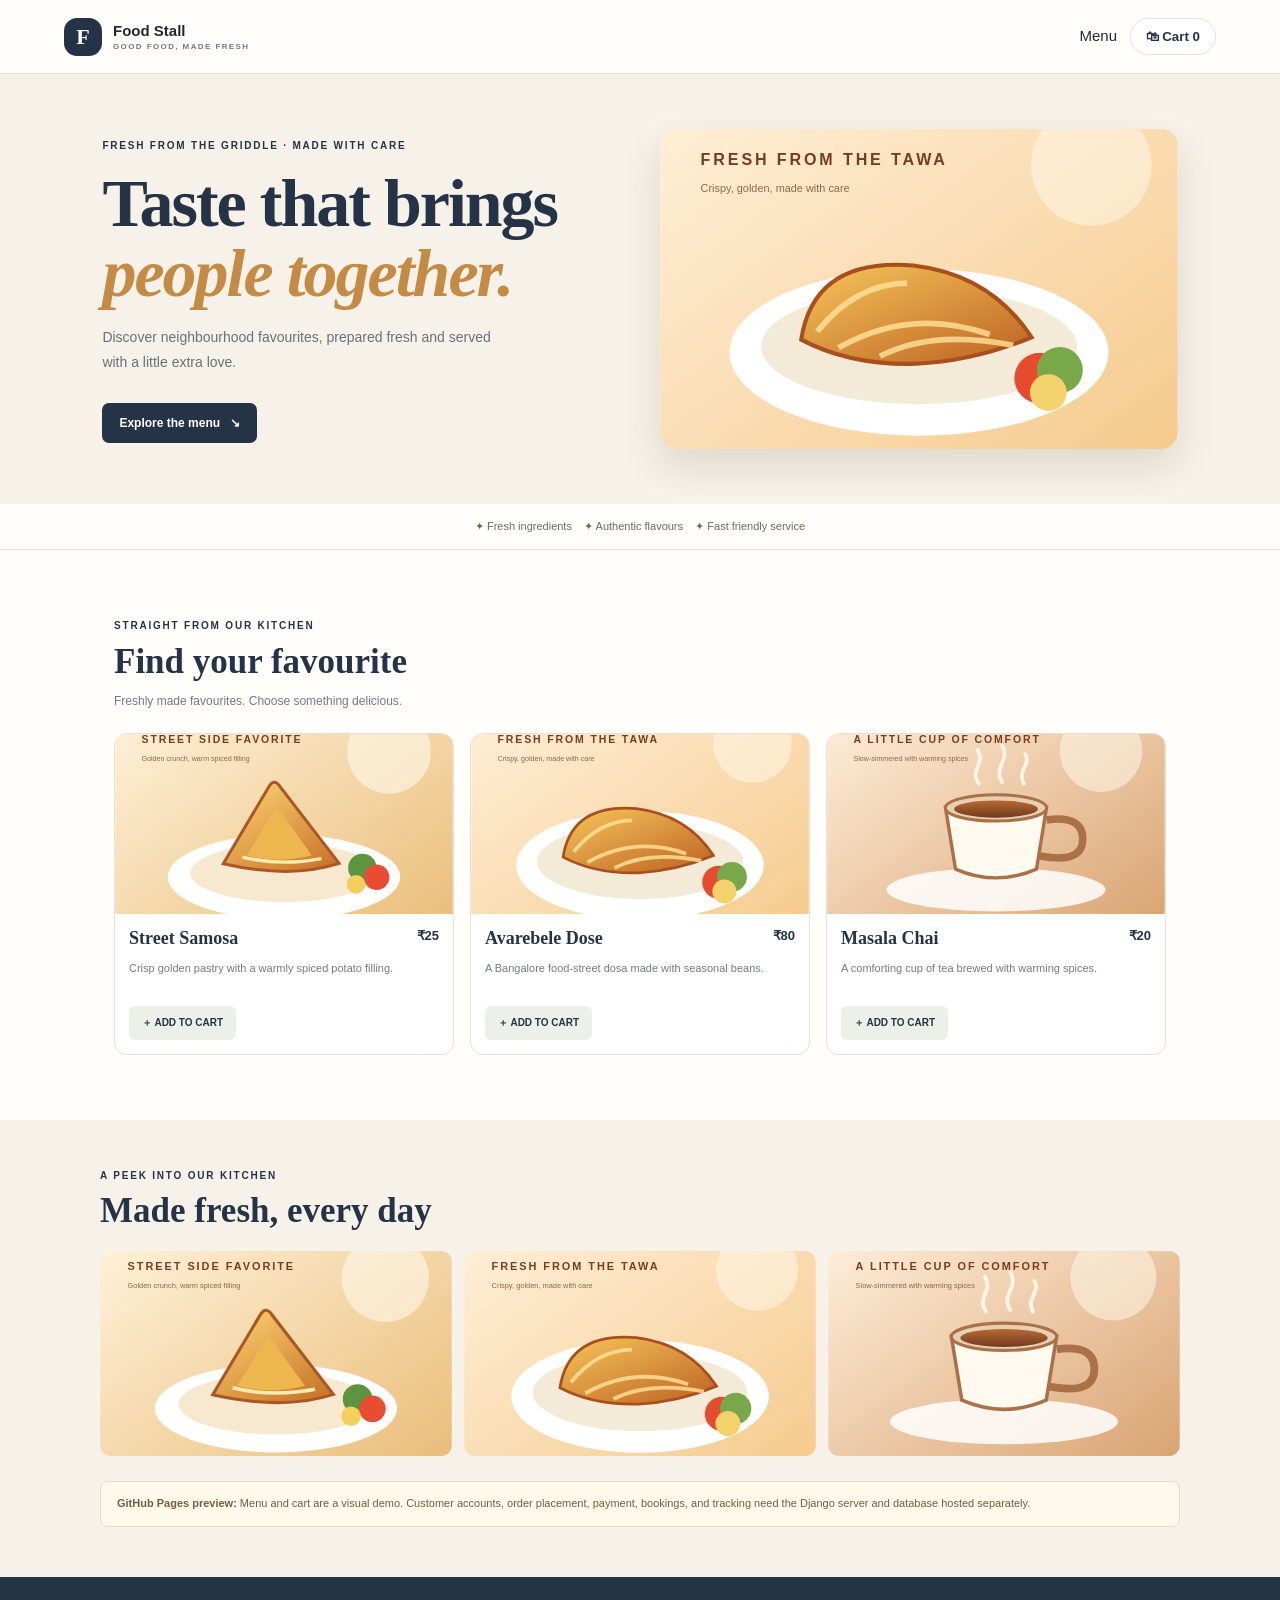
==== index.html @ 89308eed "Add initial HTML structure for food stall website" ====
<!doctype html>
<html lang="en"><head><meta charset="utf-8"><meta name="viewport" content="width=device-width,initial-scale=1"><meta name="theme-color" content="#f6f2e9"><meta name="description" content="Fresh food-stall favourites made with care."><title>Food Stall | Fresh from the stall</title>
<style>
:root{--ink:#253346;--cream:#f6f2e9;--paper:#fffefa;--gold:#c48b45;--line:#e7e1d6;--muted:#727a86}*{box-sizing:border-box}html{scroll-behavior:smooth}body{margin:0;background:var(--paper);color:#222831;font:15px Arial,sans-serif}.nav{height:74px;padding:0 max(5vw,20px);display:flex;align-items:center;justify-content:space-between;position:sticky;top:0;background:#fffefaf2;border-bottom:1px solid var(--line);z-index:2}.brand{display:flex;align-items:center;gap:11px;font-weight:bold;color:var(--ink)}.mark{width:38px;height:38px;border-radius:13px;background:var(--ink);color:white;display:grid;place-items:center;font:700 22px Georgia}.brand small{display:block;color:var(--muted);font-size:8px;letter-spacing:1.4px;margin-top:3px}.nav a{text-decoration:none;color:inherit}.cart{border:1px solid var(--line);border-radius:30px;background:#fff;padding:10px 15px;cursor:pointer;color:var(--ink);font-weight:bold}.hero{padding:55px max(8vw,24px);background:var(--cream);display:grid;grid-template-columns:1fr 1fr;gap:40px;align-items:center}.eyebrow{color:var(--ink);font-weight:bold;font-size:10px;letter-spacing:1.8px}.hero h1{max-width:560px;font:700 clamp(42px,6vw,68px)/1.02 Georgia,serif;letter-spacing:-2px;color:var(--ink);margin:17px 0}.hero h1 em{color:var(--gold)}.hero p{max-width:400px;line-height:1.8;color:#68717b;font-size:14px}.hero img{width:100%;height:320px;object-fit:cover;border-radius:17px;box-shadow:0 17px 38px #56371424}.button{display:inline-block;background:var(--ink);color:white!important;border-radius:7px;padding:13px 17px;text-decoration:none;font-size:12px;font-weight:bold;margin-top:13px}.trust{text-align:center;padding:16px;color:#63705f;font-size:11px;border-bottom:1px solid var(--line)}.menu{max-width:1100px;margin:auto;padding:65px 24px}.menu h2,.gallery h2{font:600 35px Georgia,serif;color:var(--ink);margin:10px 0}.sub{color:var(--muted);font-size:12px}.grid{display:grid;grid-template-columns:repeat(3,1fr);gap:16px;margin-top:25px}.card{border:1px solid var(--line);border-radius:13px;overflow:hidden;background:white}.card img{width:100%;height:180px;object-fit:cover;display:block}.info{padding:14px}.line{display:flex;justify-content:space-between;gap:10px}.line h3{font:600 18px Georgia,serif;color:var(--ink);margin:0}.price{font-size:13px;font-weight:bold;color:var(--ink)}.info p{min-height:35px;color:var(--muted);font-size:11px;line-height:1.6}.add{border:0;border-radius:6px;background:#edf0e9;color:var(--ink);padding:10px 13px;font-size:10px;font-weight:bold;cursor:pointer}.gallery{background:var(--cream);padding:50px max(5vw,22px)}.gallery h2,.gallery .eyebrow{max-width:1080px;display:block;margin-left:auto;margin-right:auto}.photos{max-width:1080px;margin:20px auto;display:grid;grid-template-columns:repeat(3,1fr);gap:12px}.photos img{width:100%;height:205px;object-fit:cover;border-radius:11px}.note{max-width:1080px;margin:25px auto 0;padding:13px 16px;background:#fff9ec;border:1px solid #eadcc4;border-radius:8px;color:#735e40;font-size:11px;line-height:1.6}.footer{padding:22px max(5vw,20px);display:flex;justify-content:space-between;gap:12px;flex-wrap:wrap;background:var(--ink);color:#fff;font-size:10px}.footer a{color:#f0d5a9}.toast{position:fixed;bottom:20px;left:50%;transform:translateX(-50%);padding:12px 16px;border-radius:8px;background:var(--ink);color:white;font-size:11px;opacity:0;transition:opacity .2s;max-width:90%;z-index:4}.toast.show{opacity:1}@media(max-width:700px){.hero{grid-template-columns:1fr;padding:40px 20px;gap:22px}.hero img{height:235px}.hero h1{font-size:47px}.grid{grid-template-columns:1fr 1fr;gap:10px}.card img{height:145px}.menu{padding:48px 15px}.menu h2,.gallery h2{font-size:29px}.photos img{height:135px}.nav{padding:0 14px}.trust{font-size:9px}}@media(max-width:420px){.grid{grid-template-columns:1fr}.card img{height:190px}.hero h1{font-size:42px}}
</style></head><body>
<header class="nav"><a class="brand" href="#top"><span class="mark">F</span><span>Food Stall<small>GOOD FOOD, MADE FRESH</small></span></a><div><a href="#menu">Menu</a> &nbsp; <button class="cart" id="cart">🛍 Cart <span id="count">0</span></button></div></header>
<main id="top"><section class="hero"><div><span class="eyebrow">FRESH FROM THE GRIDDLE · MADE WITH CARE</span><h1>Taste that brings <em>people together.</em></h1><p>Discover neighbourhood favourites, prepared fresh and served with a little extra love.</p><a class="button" href="#menu">Explore the menu &nbsp; ↘</a></div><img src="./restaurants/static/restaurants/food-dosa.svg" alt="Golden dosa fresh from the griddle"></section><div class="trust">✦ Fresh ingredients &nbsp;&nbsp; ✦ Authentic flavours &nbsp;&nbsp; ✦ Fast friendly service</div>
<section class="menu" id="menu"><span class="eyebrow">STRAIGHT FROM OUR KITCHEN</span><h2>Find your favourite</h2><p class="sub">Freshly made favourites. Choose something delicious.</p><div class="grid"><article class="card"><img src="./restaurants/static/restaurants/food-samosa.svg" alt="Golden samosa"><div class="info"><div class="line"><h3>Street Samosa</h3><span class="price">₹25</span></div><p>Crisp golden pastry with a warmly spiced potato filling.</p><button class="add" data-name="Street Samosa" data-price="25">＋ ADD TO CART</button></div></article><article class="card"><img src="./restaurants/static/restaurants/food-dosa.svg" alt="Fresh avarebele dose"><div class="info"><div class="line"><h3>Avarebele Dose</h3><span class="price">₹80</span></div><p>A Bangalore food-street dosa made with seasonal beans.</p><button class="add" data-name="Avarebele Dose" data-price="80">＋ ADD TO CART</button></div></article><article class="card"><img src="./restaurants/static/restaurants/food-chai.svg" alt="Warm masala chai"><div class="info"><div class="line"><h3>Masala Chai</h3><span class="price">₹20</span></div><p>A comforting cup of tea brewed with warming spices.</p><button class="add" data-name="Masala Chai" data-price="20">＋ ADD TO CART</button></div></article></div></section>
<section class="gallery"><span class="eyebrow">A PEEK INTO OUR KITCHEN</span><h2>Made fresh, every day</h2><div class="photos"><img src="./restaurants/static/restaurants/food-samosa.svg" alt="Fresh samosa"><img src="./restaurants/static/restaurants/food-dosa.svg" alt="Fresh dosa"><img src="./restaurants/static/restaurants/food-chai.svg" alt="Masala chai"></div><p class="note"><b>GitHub Pages preview:</b> Menu and cart are a visual demo. Customer accounts, order placement, payment, bookings, and tracking need the Django server and database hosted separately.</p></section></main>
<footer class="footer"><b>Food Stall · Made fresh for you.</b><a href="https://github.com/sabarish-077/food-stall-app">Project source on GitHub ↗</a></footer><div class="toast" id="toast" role="status" aria-live="polite"></div>
<script>let cartItems=JSON.parse(localStorage.getItem('foodstall-demo-cart')||'{}');const count=document.getElementById('count'),toast=document.getElementById('toast');function refresh(){count.textContent=Object.values(cartItems).reduce((a,b)=>a+b,0)}function say(t){toast.textContent=t;toast.classList.add('show');clearTimeout(window.noteTimer);window.noteTimer=setTimeout(()=>toast.classList.remove('show'),4000)}document.querySelectorAll('.add').forEach(b=>b.addEventListener('click',()=>{cartItems[b.dataset.name]=(cartItems[b.dataset.name]||0)+1;localStorage.setItem('foodstall-demo-cart',JSON.stringify(cartItems));refresh();say(b.dataset.name+' added to your preview cart.')}));document.getElementById('cart').addEventListener('click',()=>say(Object.keys(cartItems).length?'Your preview cart has '+Object.values(cartItems).reduce((a,b)=>a+b,0)+' item(s). Real checkout needs the Django server.':'Your cart is empty. Pick a favourite from the menu.'));refresh();</script></body></html>
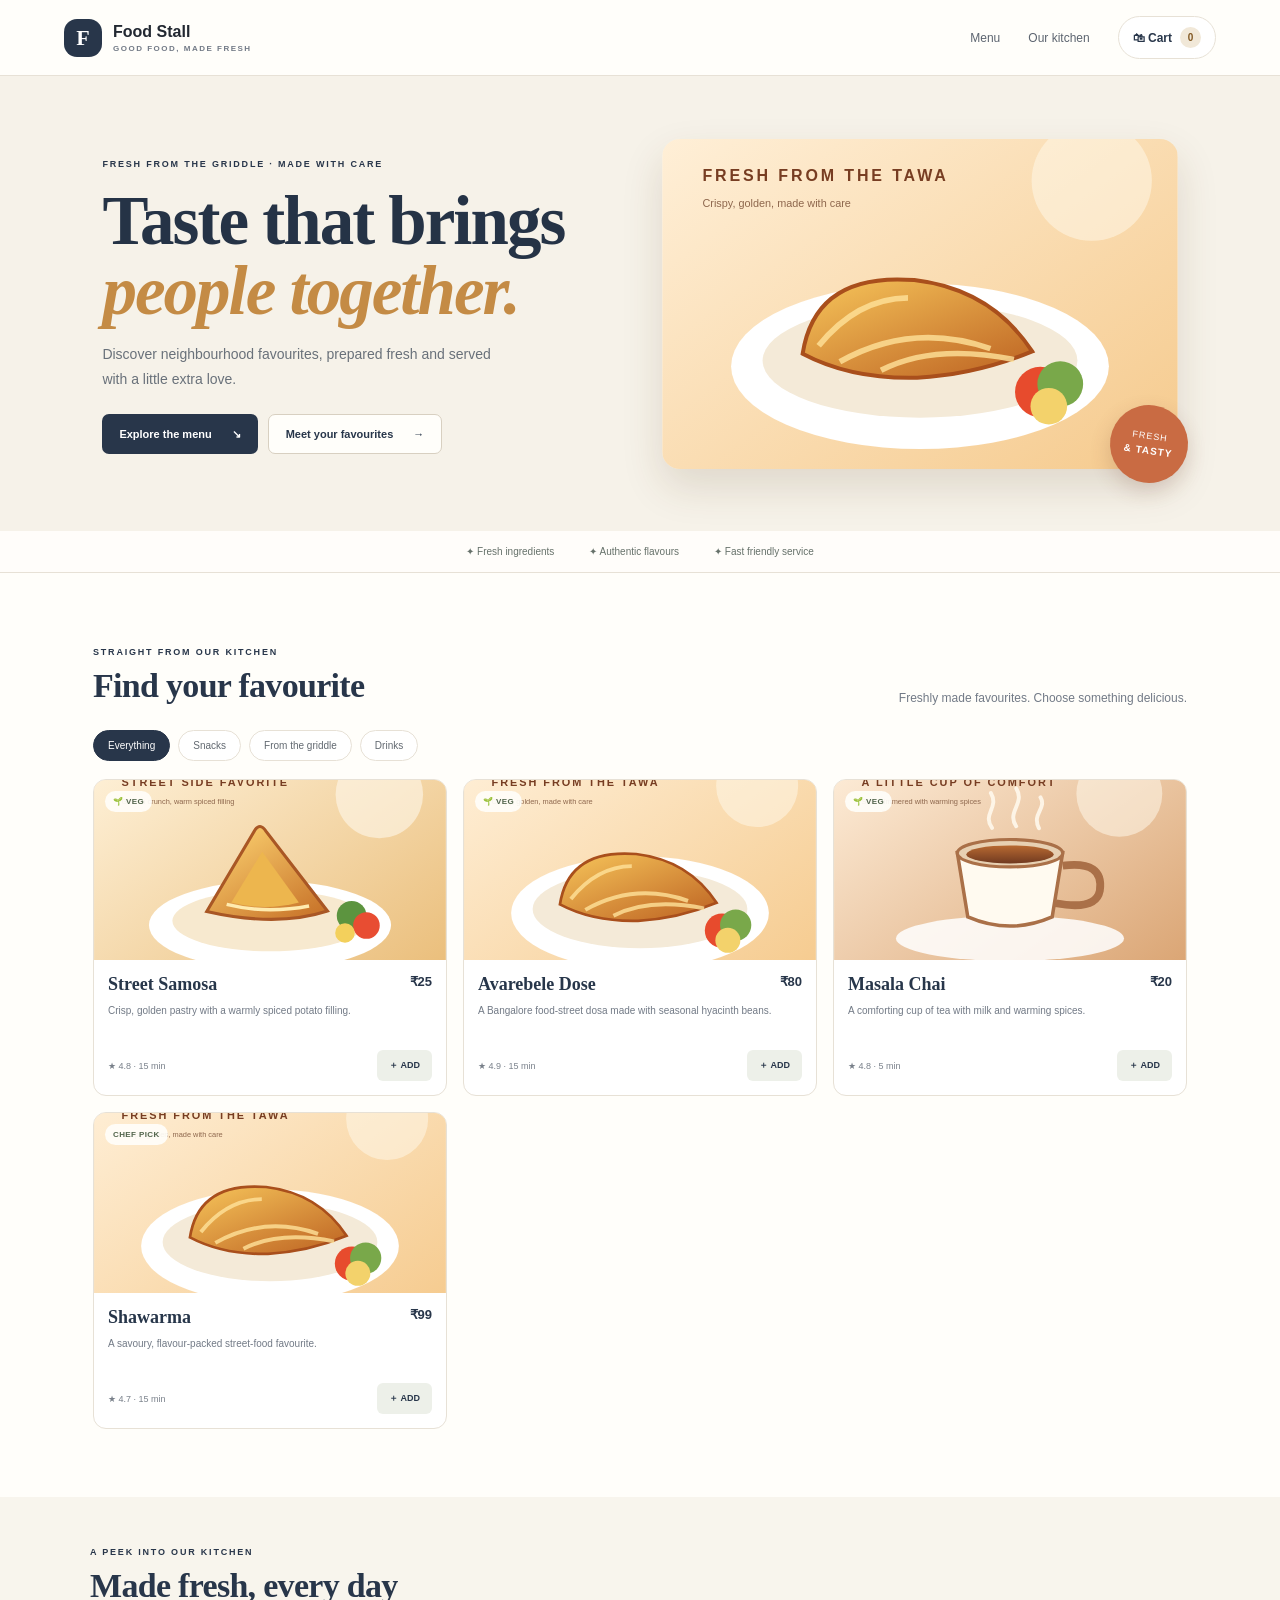
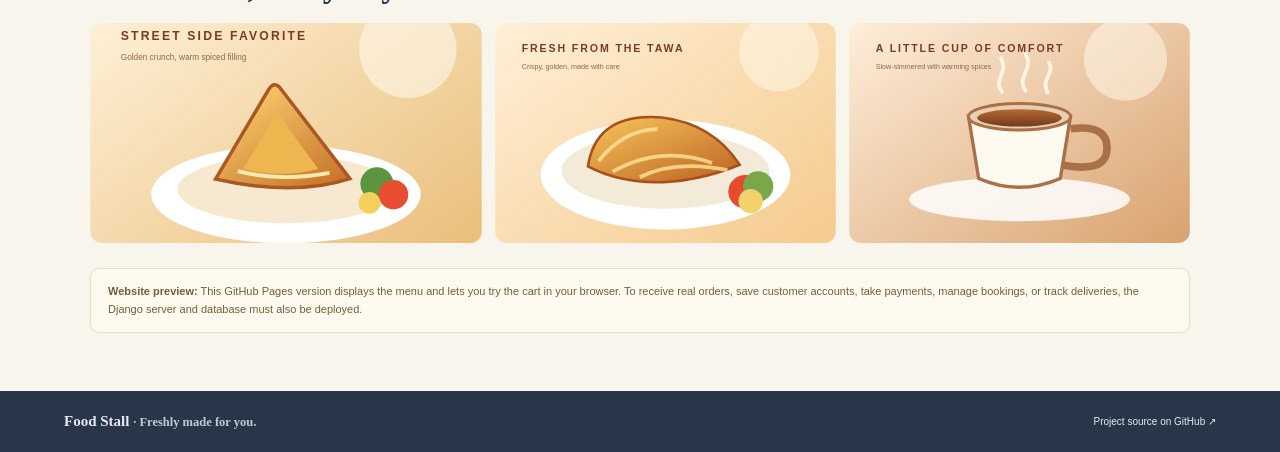
==== commit 9bb33c7d: "Updated project" ====
--- a/index.html
+++ b/index.html
@@ -1,11 +1,43 @@
 <!doctype html>
-<html lang="en"><head><meta charset="utf-8"><meta name="viewport" content="width=device-width,initial-scale=1"><meta name="theme-color" content="#f6f2e9"><meta name="description" content="Fresh food-stall favourites made with care."><title>Food Stall | Fresh from the stall</title>
-<style>
-:root{--ink:#253346;--cream:#f6f2e9;--paper:#fffefa;--gold:#c48b45;--line:#e7e1d6;--muted:#727a86}*{box-sizing:border-box}html{scroll-behavior:smooth}body{margin:0;background:var(--paper);color:#222831;font:15px Arial,sans-serif}.nav{height:74px;padding:0 max(5vw,20px);display:flex;align-items:center;justify-content:space-between;position:sticky;top:0;background:#fffefaf2;border-bottom:1px solid var(--line);z-index:2}.brand{display:flex;align-items:center;gap:11px;font-weight:bold;color:var(--ink)}.mark{width:38px;height:38px;border-radius:13px;background:var(--ink);color:white;display:grid;place-items:center;font:700 22px Georgia}.brand small{display:block;color:var(--muted);font-size:8px;letter-spacing:1.4px;margin-top:3px}.nav a{text-decoration:none;color:inherit}.cart{border:1px solid var(--line);border-radius:30px;background:#fff;padding:10px 15px;cursor:pointer;color:var(--ink);font-weight:bold}.hero{padding:55px max(8vw,24px);background:var(--cream);display:grid;grid-template-columns:1fr 1fr;gap:40px;align-items:center}.eyebrow{color:var(--ink);font-weight:bold;font-size:10px;letter-spacing:1.8px}.hero h1{max-width:560px;font:700 clamp(42px,6vw,68px)/1.02 Georgia,serif;letter-spacing:-2px;color:var(--ink);margin:17px 0}.hero h1 em{color:var(--gold)}.hero p{max-width:400px;line-height:1.8;color:#68717b;font-size:14px}.hero img{width:100%;height:320px;object-fit:cover;border-radius:17px;box-shadow:0 17px 38px #56371424}.button{display:inline-block;background:var(--ink);color:white!important;border-radius:7px;padding:13px 17px;text-decoration:none;font-size:12px;font-weight:bold;margin-top:13px}.trust{text-align:center;padding:16px;color:#63705f;font-size:11px;border-bottom:1px solid var(--line)}.menu{max-width:1100px;margin:auto;padding:65px 24px}.menu h2,.gallery h2{font:600 35px Georgia,serif;color:var(--ink);margin:10px 0}.sub{color:var(--muted);font-size:12px}.grid{display:grid;grid-template-columns:repeat(3,1fr);gap:16px;margin-top:25px}.card{border:1px solid var(--line);border-radius:13px;overflow:hidden;background:white}.card img{width:100%;height:180px;object-fit:cover;display:block}.info{padding:14px}.line{display:flex;justify-content:space-between;gap:10px}.line h3{font:600 18px Georgia,serif;color:var(--ink);margin:0}.price{font-size:13px;font-weight:bold;color:var(--ink)}.info p{min-height:35px;color:var(--muted);font-size:11px;line-height:1.6}.add{border:0;border-radius:6px;background:#edf0e9;color:var(--ink);padding:10px 13px;font-size:10px;font-weight:bold;cursor:pointer}.gallery{background:var(--cream);padding:50px max(5vw,22px)}.gallery h2,.gallery .eyebrow{max-width:1080px;display:block;margin-left:auto;margin-right:auto}.photos{max-width:1080px;margin:20px auto;display:grid;grid-template-columns:repeat(3,1fr);gap:12px}.photos img{width:100%;height:205px;object-fit:cover;border-radius:11px}.note{max-width:1080px;margin:25px auto 0;padding:13px 16px;background:#fff9ec;border:1px solid #eadcc4;border-radius:8px;color:#735e40;font-size:11px;line-height:1.6}.footer{padding:22px max(5vw,20px);display:flex;justify-content:space-between;gap:12px;flex-wrap:wrap;background:var(--ink);color:#fff;font-size:10px}.footer a{color:#f0d5a9}.toast{position:fixed;bottom:20px;left:50%;transform:translateX(-50%);padding:12px 16px;border-radius:8px;background:var(--ink);color:white;font-size:11px;opacity:0;transition:opacity .2s;max-width:90%;z-index:4}.toast.show{opacity:1}@media(max-width:700px){.hero{grid-template-columns:1fr;padding:40px 20px;gap:22px}.hero img{height:235px}.hero h1{font-size:47px}.grid{grid-template-columns:1fr 1fr;gap:10px}.card img{height:145px}.menu{padding:48px 15px}.menu h2,.gallery h2{font-size:29px}.photos img{height:135px}.nav{padding:0 14px}.trust{font-size:9px}}@media(max-width:420px){.grid{grid-template-columns:1fr}.card img{height:190px}.hero h1{font-size:42px}}
-</style></head><body>
-<header class="nav"><a class="brand" href="#top"><span class="mark">F</span><span>Food Stall<small>GOOD FOOD, MADE FRESH</small></span></a><div><a href="#menu">Menu</a> &nbsp; <button class="cart" id="cart">🛍 Cart <span id="count">0</span></button></div></header>
-<main id="top"><section class="hero"><div><span class="eyebrow">FRESH FROM THE GRIDDLE · MADE WITH CARE</span><h1>Taste that brings <em>people together.</em></h1><p>Discover neighbourhood favourites, prepared fresh and served with a little extra love.</p><a class="button" href="#menu">Explore the menu &nbsp; ↘</a></div><img src="./restaurants/static/restaurants/food-dosa.svg" alt="Golden dosa fresh from the griddle"></section><div class="trust">✦ Fresh ingredients &nbsp;&nbsp; ✦ Authentic flavours &nbsp;&nbsp; ✦ Fast friendly service</div>
-<section class="menu" id="menu"><span class="eyebrow">STRAIGHT FROM OUR KITCHEN</span><h2>Find your favourite</h2><p class="sub">Freshly made favourites. Choose something delicious.</p><div class="grid"><article class="card"><img src="./restaurants/static/restaurants/food-samosa.svg" alt="Golden samosa"><div class="info"><div class="line"><h3>Street Samosa</h3><span class="price">₹25</span></div><p>Crisp golden pastry with a warmly spiced potato filling.</p><button class="add" data-name="Street Samosa" data-price="25">＋ ADD TO CART</button></div></article><article class="card"><img src="./restaurants/static/restaurants/food-dosa.svg" alt="Fresh avarebele dose"><div class="info"><div class="line"><h3>Avarebele Dose</h3><span class="price">₹80</span></div><p>A Bangalore food-street dosa made with seasonal beans.</p><button class="add" data-name="Avarebele Dose" data-price="80">＋ ADD TO CART</button></div></article><article class="card"><img src="./restaurants/static/restaurants/food-chai.svg" alt="Warm masala chai"><div class="info"><div class="line"><h3>Masala Chai</h3><span class="price">₹20</span></div><p>A comforting cup of tea brewed with warming spices.</p><button class="add" data-name="Masala Chai" data-price="20">＋ ADD TO CART</button></div></article></div></section>
-<section class="gallery"><span class="eyebrow">A PEEK INTO OUR KITCHEN</span><h2>Made fresh, every day</h2><div class="photos"><img src="./restaurants/static/restaurants/food-samosa.svg" alt="Fresh samosa"><img src="./restaurants/static/restaurants/food-dosa.svg" alt="Fresh dosa"><img src="./restaurants/static/restaurants/food-chai.svg" alt="Masala chai"></div><p class="note"><b>GitHub Pages preview:</b> Menu and cart are a visual demo. Customer accounts, order placement, payment, bookings, and tracking need the Django server and database hosted separately.</p></section></main>
-<footer class="footer"><b>Food Stall · Made fresh for you.</b><a href="https://github.com/sabarish-077/food-stall-app">Project source on GitHub ↗</a></footer><div class="toast" id="toast" role="status" aria-live="polite"></div>
-<script>let cartItems=JSON.parse(localStorage.getItem('foodstall-demo-cart')||'{}');const count=document.getElementById('count'),toast=document.getElementById('toast');function refresh(){count.textContent=Object.values(cartItems).reduce((a,b)=>a+b,0)}function say(t){toast.textContent=t;toast.classList.add('show');clearTimeout(window.noteTimer);window.noteTimer=setTimeout(()=>toast.classList.remove('show'),4000)}document.querySelectorAll('.add').forEach(b=>b.addEventListener('click',()=>{cartItems[b.dataset.name]=(cartItems[b.dataset.name]||0)+1;localStorage.setItem('foodstall-demo-cart',JSON.stringify(cartItems));refresh();say(b.dataset.name+' added to your preview cart.')}));document.getElementById('cart').addEventListener('click',()=>say(Object.keys(cartItems).length?'Your preview cart has '+Object.values(cartItems).reduce((a,b)=>a+b,0)+' item(s). Real checkout needs the Django server.':'Your cart is empty. Pick a favourite from the menu.'));refresh();</script></body></html>
+<html lang="en">
+<head>
+  <meta charset="utf-8">
+  <meta name="viewport" content="width=device-width, initial-scale=1">
+  <meta name="theme-color" content="#f8f5ed">
+  <meta name="description" content="Fresh food-stall favourites, made with care.">
+  <title>Food Stall · Fresh from the stall</title>
+  <style>
+    :root{--ink:#222831;--muted:#727a86;--cream:#f6f2e9;--paper:#fffefa;--green:#28364a;--orange:#c48b45;--line:#e7e1d6;--serif:Georgia,'Times New Roman',serif;--sans:Arial,Helvetica,sans-serif}
+    *{box-sizing:border-box}html{scroll-behavior:smooth}body{margin:0;background:var(--paper);color:var(--ink);font-family:var(--sans)}a{color:inherit;text-decoration:none}button{font:inherit;cursor:pointer}.topbar{height:76px;padding:0 max(5vw,22px);display:flex;align-items:center;justify-content:space-between;position:sticky;top:0;z-index:3;background:#fffefaed;border-bottom:1px solid var(--line);backdrop-filter:blur(12px)}.brand{display:flex;align-items:center;gap:11px;font-size:16px;font-weight:700}.brand-mark{width:38px;height:38px;display:grid;place-items:center;border-radius:13px;background:var(--green);color:white;font:700 22px var(--serif)}.brand small{display:block;margin-top:3px;color:var(--muted);font-size:8px;letter-spacing:1.5px}.topnav{display:flex;align-items:center;gap:28px;color:#5d6570;font-size:12px}.cart-button{display:flex;align-items:center;gap:8px;border:1px solid var(--line);border-radius:99px;padding:10px 14px;background:white;color:var(--green);font-weight:700}.cart-count{min-width:21px;height:21px;padding:0 5px;display:grid;place-items:center;border-radius:50%;background:#f1e8d8;color:#815721;font-size:10px}.hero{min-height:455px;padding:56px max(8vw,28px);display:grid;grid-template-columns:1fr 1fr;align-items:center;gap:44px;background:var(--cream);overflow:hidden}.eyebrow{color:var(--green);font-size:9px;font-weight:700;letter-spacing:1.8px}.hero h1{max-width:570px;margin:15px 0;font:700 clamp(43px,6vw,69px)/1.02 var(--serif);letter-spacing:-2px;color:#253346}.hero h1 em{color:var(--orange);font-weight:600}.hero-copy p{max-width:410px;color:#69717a;font-size:14px;line-height:1.8}.primary,.secondary{display:inline-flex;align-items:center;justify-content:center;gap:20px;border-radius:7px;padding:13px 17px;font-size:11px;font-weight:700}.primary{background:var(--green);color:white}.secondary{border:1px solid #d8d0c1;color:var(--green);background:#fffefa}.hero-actions{display:flex;gap:10px;margin-top:22px}.hero-art{position:relative}.hero-art img{display:block;width:100%;height:330px;object-fit:cover;border-radius:18px;box-shadow:0 18px 42px #56371424}.sticker{position:absolute;right:-10px;bottom:-14px;display:grid;place-content:center;width:78px;height:78px;border-radius:50%;background:#c96b43;color:white;text-align:center;font-size:9px;line-height:1.5;letter-spacing:1px;transform:rotate(8deg);box-shadow:0 8px 20px #713c2830}.sticker b{font-size:10px}.trust{display:flex;justify-content:center;gap:35px;padding:15px 16px;background:#fffdfa;border-bottom:1px solid var(--line);color:#66716a;font-size:10px}.menu{max-width:1150px;margin:auto;padding:68px 28px}.section-head{display:flex;justify-content:space-between;align-items:end;gap:20px}.section-head h2,.gallery h2{margin:8px 0 0;font:600 34px var(--serif);letter-spacing:-.7px;color:#28364a}.section-head p{margin:0;color:var(--muted);font-size:12px}.filters{display:flex;gap:8px;overflow:auto;padding:25px 0 18px}.filter{flex:none;border:1px solid var(--line);border-radius:99px;padding:9px 14px;background:white;color:#626971;font-size:10px}.filter.active,.filter:hover{background:var(--green);border-color:var(--green);color:white}.grid{display:grid;grid-template-columns:repeat(3,minmax(0,1fr));gap:16px}.card{overflow:hidden;border:1px solid var(--line);border-radius:13px;background:white;transition:transform .2s,box-shadow .2s}.card:hover{transform:translateY(-3px);box-shadow:0 13px 28px #262b1c12}.card-photo{height:180px;position:relative;background:#f3e4cc}.card-photo img{width:100%;height:100%;object-fit:cover}.tag{position:absolute;left:11px;top:11px;padding:6px 8px;border-radius:99px;background:#fffefaeb;color:#52654c;font-size:8px;font-weight:700;letter-spacing:.4px}.card-info{padding:14px}.dishline{display:flex;align-items:start;justify-content:space-between;gap:10px}.dishline h3{margin:0;color:#27364a;font:600 18px var(--serif)}.price{color:var(--green);font-size:13px;font-weight:700;white-space:nowrap}.card-info p{min-height:34px;margin:8px 0 13px;color:var(--muted);font-size:10px;line-height:1.6}.card-bottom{display:flex;align-items:center;justify-content:space-between;color:#79808a;font-size:9px}.add{border:0;border-radius:6px;padding:9px 12px;background:#edf0e9;color:var(--green);font-size:9px;font-weight:700}.add:hover{background:var(--green);color:white}.gallery{padding:44px max(5vw,24px) 58px;background:#f8f5ed}.gallery-head{max-width:1100px;margin:0 auto 18px}.gallery-grid{max-width:1100px;margin:auto;display:grid;grid-template-columns:1.15fr 1fr 1fr;gap:13px}.gallery-grid img{width:100%;height:220px;object-fit:cover;border-radius:12px}.preview-note{max-width:1100px;margin:25px auto 0;padding:14px 17px;border:1px solid #eadcc4;border-radius:9px;background:#fffaf0;color:#765d37;font-size:11px;line-height:1.6}.footer{display:flex;justify-content:space-between;gap:18px;align-items:center;padding:22px max(5vw,24px);background:var(--green);color:#e7eaf0;font-size:10px}.footer-brand{font:700 15px var(--serif)}.footer small{color:#c3cad4}.toast{position:fixed;left:50%;bottom:24px;z-index:5;max-width:calc(100% - 28px);padding:13px 17px;border-radius:9px;background:#26364a;color:white;font-size:11px;line-height:1.5;box-shadow:0 9px 25px #18203038;opacity:0;transform:translate(-50%,12px);pointer-events:none;transition:.2s}.toast.show{opacity:1;transform:translate(-50%,0)}.empty{grid-column:1/-1;padding:24px;text-align:center;color:var(--muted);font-size:12px}
+    @media(max-width:760px){.topbar{height:66px;padding:0 16px}.topnav{gap:13px}.topnav>a{display:none}.hero{grid-template-columns:1fr;padding:43px 22px 34px;gap:25px}.hero-art img{height:245px}.hero h1{font-size:48px}.trust{gap:13px;flex-wrap:wrap;font-size:9px}.menu{padding:49px 17px}.section-head{display:block}.section-head h2,.gallery h2{font-size:29px}.section-head p{margin-top:8px}.grid{grid-template-columns:repeat(2,minmax(0,1fr));gap:10px}.card-photo{height:145px}.card-info{padding:11px}.dishline h3{font-size:16px}.card-info p{font-size:9px}.gallery-grid{grid-template-columns:1fr 1fr;gap:8px}.gallery-grid img{height:150px}.gallery-grid img:first-child{grid-column:1/-1;height:190px}.footer{align-items:flex-start;flex-direction:column}}
+    @media(max-width:420px){.grid{grid-template-columns:1fr}.card-photo{height:195px}.hero h1{font-size:43px}.hero-actions{flex-wrap:wrap}.gallery-grid img{height:125px}}
+  </style>
+</head>
+<body>
+  <header class="topbar" id="top"><a class="brand" href="#top"><span class="brand-mark">F</span><span>Food Stall<small>GOOD FOOD, MADE FRESH</small></span></a><nav class="topnav" aria-label="Main navigation"><a href="#menu">Menu</a><a href="#gallery">Our kitchen</a><button class="cart-button" id="cartButton" type="button">🛍 Cart <span class="cart-count" id="cartCount">0</span></button></nav></header>
+  <main>
+    <section class="hero"><div class="hero-copy"><span class="eyebrow">FRESH FROM THE GRIDDLE · MADE WITH CARE</span><h1>Taste that brings <em>people together.</em></h1><p>Discover neighbourhood favourites, prepared fresh and served with a little extra love.</p><div class="hero-actions"><a class="primary" href="#menu">Explore the menu <span>↘</span></a><a class="secondary" href="#gallery">Meet your favourites <span>→</span></a></div></div><div class="hero-art"><img src="./restaurants/static/restaurants/food-dosa.svg" alt="Golden dosa, fresh from the griddle"><span class="sticker">FRESH<br><b>& TASTY</b></span></div></section>
+    <div class="trust"><span>✦ Fresh ingredients</span><span>✦ Authentic flavours</span><span>✦ Fast friendly service</span></div>
+    <section class="menu" id="menu"><div class="section-head"><div><span class="eyebrow">STRAIGHT FROM OUR KITCHEN</span><h2>Find your favourite</h2></div><p>Freshly made favourites. Choose something delicious.</p></div><div class="filters" id="filters" aria-label="Filter menu"><button class="filter active" data-filter="all">Everything</button><button class="filter" data-filter="snacks">Snacks</button><button class="filter" data-filter="griddle">From the griddle</button><button class="filter" data-filter="drinks">Drinks</button></div><div class="grid" id="menuGrid"></div></section>
+    <section class="gallery" id="gallery"><div class="gallery-head"><span class="eyebrow">A PEEK INTO OUR KITCHEN</span><h2>Made fresh, every day</h2></div><div class="gallery-grid"><img src="./restaurants/static/restaurants/food-samosa.svg" alt="Golden, freshly prepared samosa" loading="lazy"><img src="./restaurants/static/restaurants/food-dosa.svg" alt="Fresh dosa" loading="lazy"><img src="./restaurants/static/restaurants/food-chai.svg" alt="A warm cup of masala chai" loading="lazy"></div><p class="preview-note"><b>Website preview:</b> This GitHub Pages version displays the menu and lets you try the cart in your browser. To receive real orders, save customer accounts, take payments, manage bookings, or track deliveries, the Django server and database must also be deployed.</p></section>
+  </main>
+  <footer class="footer"><span class="footer-brand">Food Stall <small>· Freshly made for you.</small></span><a href="https://github.com/sabarish-077/food-stall-app">Project source on GitHub ↗</a></footer>
+  <div class="toast" id="toast" role="status" aria-live="polite"></div>
+  <script>
+    const dishes=[
+      {name:'Street Samosa',price:25,category:'snacks',image:'./restaurants/static/restaurants/food-samosa.svg',description:'Crisp, golden pastry with a warmly spiced potato filling.',icon:'🌱 VEG',rating:'★ 4.8'},
+      {name:'Avarebele Dose',price:80,category:'griddle',image:'./restaurants/static/restaurants/food-dosa.svg',description:'A Bangalore food-street dosa made with seasonal hyacinth beans.',icon:'🌱 VEG',rating:'★ 4.9'},
+      {name:'Masala Chai',price:20,category:'drinks',image:'./restaurants/static/restaurants/food-chai.svg',description:'A comforting cup of tea with milk and warming spices.',icon:'🌱 VEG',rating:'★ 4.8'},
+      {name:'Shawarma',price:99,category:'snacks',image:'./restaurants/static/restaurants/food-dosa.svg',description:'A savoury, flavour-packed street-food favourite.',icon:'CHEF PICK',rating:'★ 4.7'}
+    ];
+    let cart=JSON.parse(localStorage.getItem('foodstall-preview-cart')||'{}');let active='all';
+    const grid=document.getElementById('menuGrid'),count=document.getElementById('cartCount'),toast=document.getElementById('toast');
+    function render(){const items=dishes.filter(d=>active==='all'||d.category===active);grid.innerHTML=items.map((d,i)=>`<article class="card"><div class="card-photo"><img src="${d.image}" alt="${d.name}" loading="lazy"><span class="tag">${d.icon}</span></div><div class="card-info"><div class="dishline"><h3>${d.name}</h3><span class="price">₹${d.price}</span></div><p>${d.description}</p><div class="card-bottom"><span>${d.rating} · ${i===2?'5':'15'} min</span><button class="add" data-add="${d.name}">＋ ADD</button></div></div></article>`).join('');count.textContent=Object.values(cart).reduce((a,b)=>a+b,0)}
+    function notify(message){toast.textContent=message;toast.classList.add('show');clearTimeout(window.toastTimer);window.toastTimer=setTimeout(()=>toast.classList.remove('show'),4200)}
+    document.getElementById('filters').addEventListener('click',e=>{const b=e.target.closest('[data-filter]');if(!b)return;active=b.dataset.filter;document.querySelectorAll('.filter').forEach(x=>x.classList.toggle('active',x===b));render()});
+    grid.addEventListener('click',e=>{const b=e.target.closest('[data-add]');if(!b)return;cart[b.dataset.add]=(cart[b.dataset.add]||0)+1;localStorage.setItem('foodstall-preview-cart',JSON.stringify(cart));render();notify(`${b.dataset.add} added to your preview cart.`)});
+    document.getElementById('cartButton').addEventListener('click',()=>{const total=Object.entries(cart).reduce((sum,[name,qty])=>sum+dishes.find(d=>d.name===name).price*qty,0);notify(Object.keys(cart).length?`Preview cart total: ₹${total}. Checkout needs the live Django server.`:'Your cart is empty. Pick a favourite from the menu.')});
+    render();
+  </script>
+</body>
+</html>
